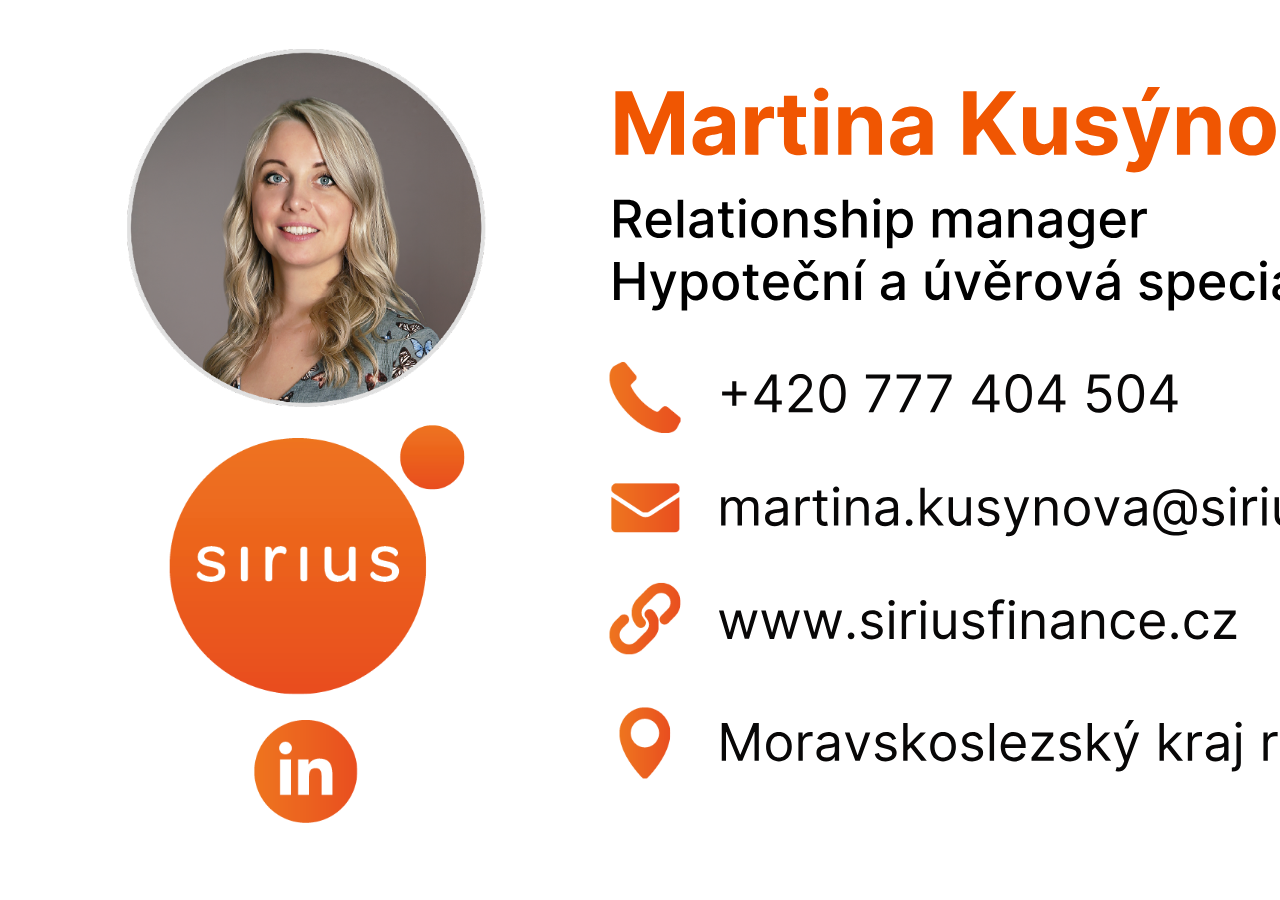
==== index.html @ 08519695 "Add Martina Kusynova digital business card" ====
<!doctype html>
<html lang="cs">
<head>
<meta charset="utf-8">
<meta name="viewport" content="width=device-width, initial-scale=1">
<title>Martina Kusýnová – elektronická vizitka Sirius</title>
<meta property="og:title" content="Martina Kusýnová – elektronická vizitka Sirius">
<meta property="og:description" content="Elektronická vizitka Martiny Kusýnové – SIRIUS FINANCE">
<meta property="og:type" content="website">
<meta property="og:url" content="https://sirius-finance-cz.github.io/martina-kusynova/">
<meta property="og:image" content="https://sirius-finance-cz.github.io/martina-kusynova/preview.png">
<meta property="og:image:width" content="1200">
<meta property="og:image:height" content="630">
<meta name="twitter:card" content="summary_large_image">
<meta name="twitter:title" content="Martina Kusýnová – elektronická vizitka Sirius">
<meta name="twitter:description" content="Elektronická vizitka Martiny Kusýnové – SIRIUS FINANCE">
<meta name="twitter:image" content="https://sirius-finance-cz.github.io/martina-kusynova/preview.png">
<link rel="canonical" href="https://sirius-finance-cz.github.io/martina-kusynova/">
<style>
html,body{margin:0;padding:0;width:100%;height:100%;overflow:hidden;background:#fff}
iframe{display:block;width:100%;height:100%;border:0}
</style>
</head>
<body>
<iframe title="Elektronická vizitka Martiny Kusýnové" src="publication-web-resources/html/publication.html"></iframe>
</body>
</html>
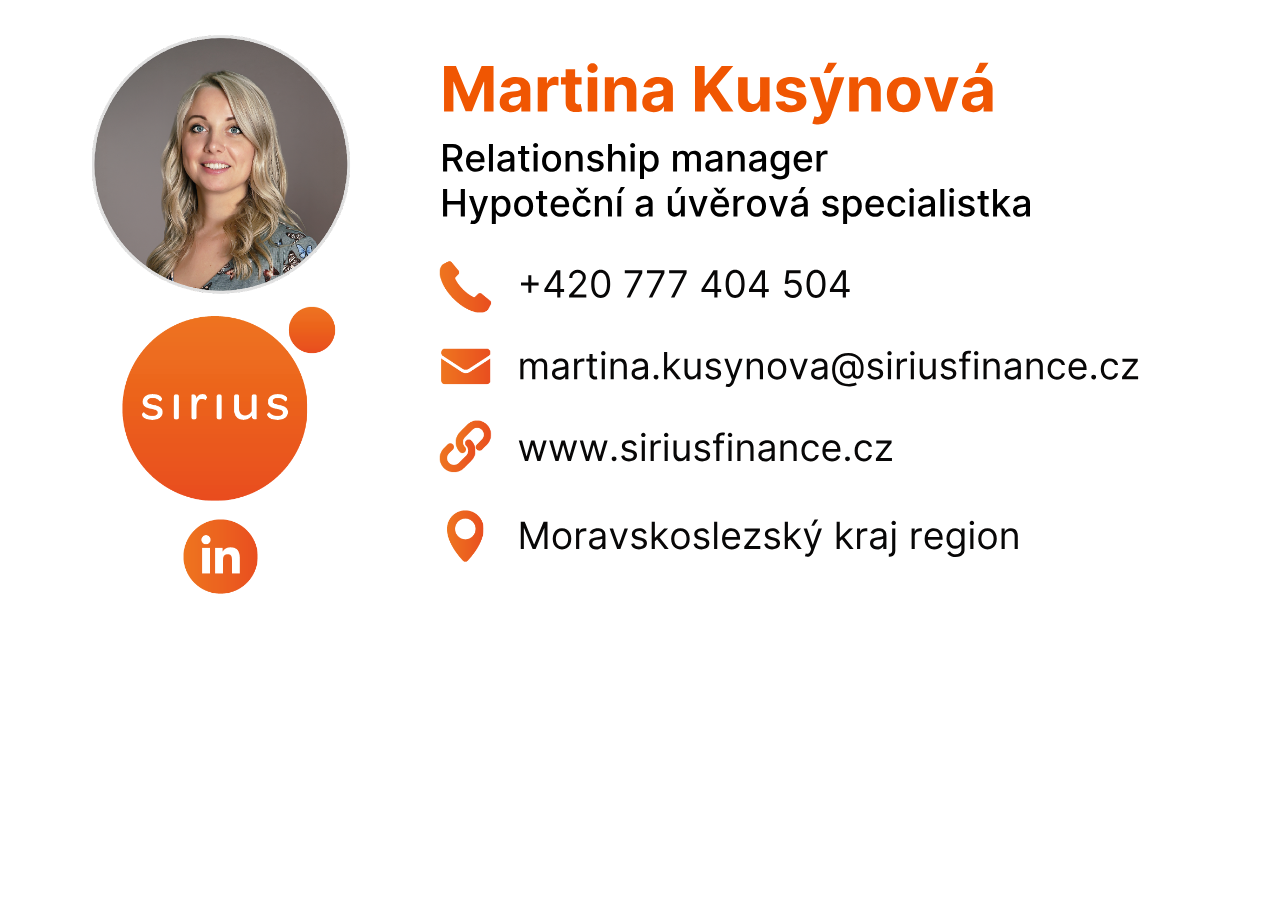
==== commit d2b9c40c: "Refactor HTML structure and styling for responsiveness" ====
--- a/index.html
+++ b/index.html
@@ -16,12 +16,57 @@
 <meta name="twitter:description" content="Elektronická vizitka Martiny Kusýnové – SIRIUS FINANCE">
 <meta name="twitter:image" content="https://sirius-finance-cz.github.io/martina-kusynova/preview.png">
 <link rel="canonical" href="https://sirius-finance-cz.github.io/martina-kusynova/">
+
 <style>
-html,body{margin:0;padding:0;width:100%;height:100%;overflow:hidden;background:#fff}
-iframe{display:block;width:100%;height:100%;border:0}
+html, body {
+    margin: 0;
+    padding: 0;
+    width: 100%;
+    min-height: 100%;
+    overflow: hidden;
+    background: #fff;
+}
+
+#stage {
+    position: absolute;
+    width: 1774px;
+    height: 887px;
+    left: 50%;
+    top: 0;
+    transform-origin: top center;
+}
+
+#stage iframe {
+    display: block;
+    width: 1774px;
+    height: 887px;
+    border: 0;
+}
 </style>
 </head>
+
 <body>
-<iframe title="Elektronická vizitka Martiny Kusýnové" src="publication-web-resources/html/publication.html"></iframe>
+<div id="stage">
+    <iframe title="Elektronická vizitka Martiny Kusýnové"
+            src="publication-web-resources/html/publication.html"></iframe>
+</div>
+
+<script>
+(function () {
+    const DESIGN_WIDTH = 1774;
+    const DESIGN_HEIGHT = 887;
+    const stage = document.getElementById('stage');
+
+    function resizeCard() {
+        const scale = Math.min(1, window.innerWidth / DESIGN_WIDTH);
+        stage.style.transform = 'translateX(-50%) scale(' + scale + ')';
+        document.body.style.height = (DESIGN_HEIGHT * scale) + 'px';
+    }
+
+    window.addEventListener('resize', resizeCard);
+    window.addEventListener('orientationchange', resizeCard);
+    resizeCard();
+})();
+</script>
 </body>
 </html>
